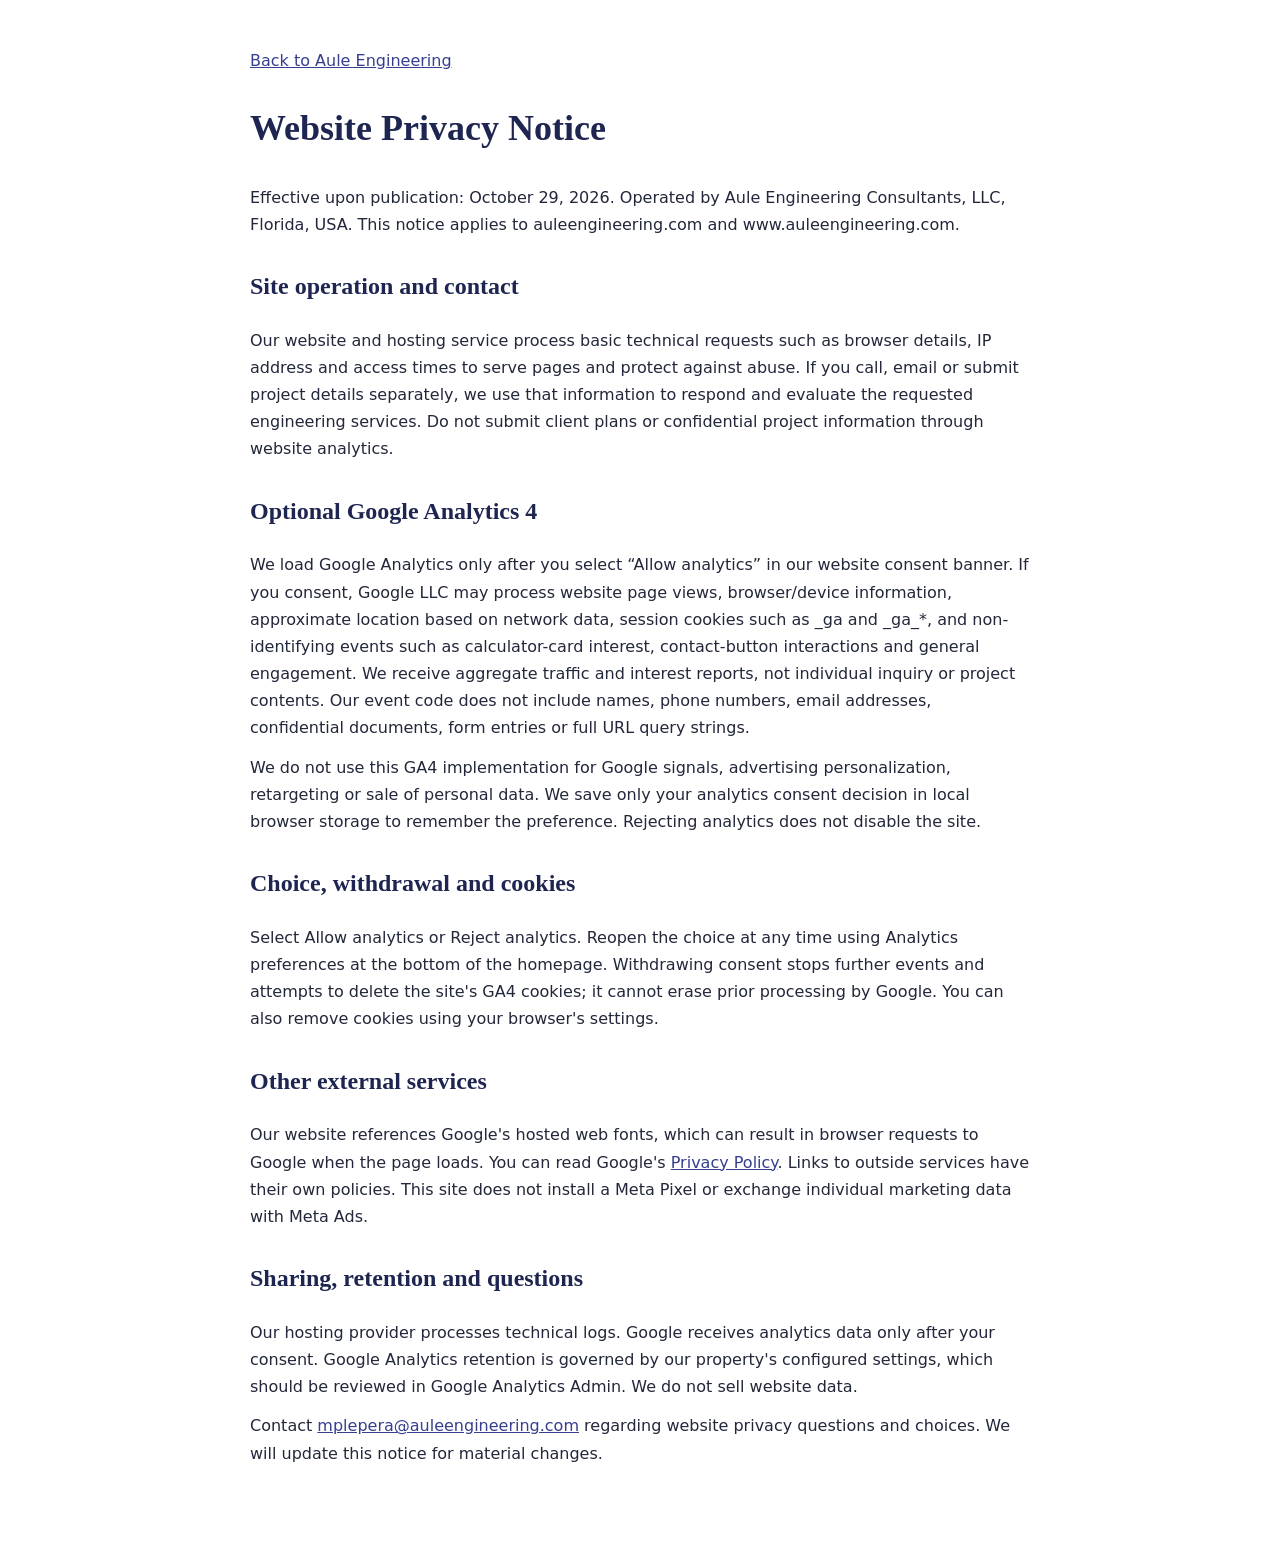
==== privacy.html @ b761b6cd "docs: disclose Aule GA4 opt-in, Google Fonts, and website contact privacy" ====
<!doctype html><html lang="en"><head>
<meta charset="utf-8"><meta name="viewport" content="width=device-width,initial-scale=1">
<title>Aule Engineering — Website Privacy Notice</title>
<link rel="canonical" href="https://auleengineering.com/privacy.html">
<style>body{background:white;color:#22273a;font:16px/1.7 system-ui,Arial,sans-serif;max-width:780px;margin:auto;padding:35px 24px 75px}
h1,h2{font-family:Georgia,serif;color:#1e2550}h1{font-size:36px}h2{font-size:24px;margin-top:28px}
a{color:#363e8e}p{margin:12px 0}</style></head><body>
<p><a href="index.html">Back to Aule Engineering</a></p>
<h1>Website Privacy Notice</h1>
<p>Effective upon publication: October 29, 2026. Operated by Aule Engineering Consultants, LLC,
Florida, USA. This notice applies to auleengineering.com and www.auleengineering.com.</p>
<h2>Site operation and contact</h2>
<p>Our website and hosting service process basic technical requests such as browser details, IP address
and access times to serve pages and protect against abuse. If you call, email or submit project
details separately, we use that information to respond and evaluate the requested engineering services.
Do not submit client plans or confidential project information through website analytics.</p>
<h2>Optional Google Analytics 4</h2>
<p>We load Google Analytics only after you select “Allow analytics” in our website consent banner.
If you consent, Google LLC may process website page views, browser/device information, approximate
location based on network data, session cookies such as _ga and _ga_*, and non-identifying events
such as calculator-card interest, contact-button interactions and general engagement.
We receive aggregate traffic and interest reports, not individual inquiry or project contents.
Our event code does not include names, phone numbers, email addresses, confidential documents,
form entries or full URL query strings.</p>
<p>We do not use this GA4 implementation for Google signals, advertising personalization,
retargeting or sale of personal data. We save only your analytics consent decision in local
browser storage to remember the preference. Rejecting analytics does not disable the site.</p>
<h2>Choice, withdrawal and cookies</h2>
<p>Select Allow analytics or Reject analytics. Reopen the choice at any time using Analytics
preferences at the bottom of the homepage. Withdrawing consent stops further events and
attempts to delete the site's GA4 cookies; it cannot erase prior processing by Google.
You can also remove cookies using your browser's settings.</p>
<h2>Other external services</h2>
<p>Our website references Google's hosted web fonts, which can result in browser requests
to Google when the page loads. You can read Google's <a href="https://policies.google.com/privacy">Privacy Policy</a>.
Links to outside services have their own policies. This site does not install a Meta Pixel
or exchange individual marketing data with Meta Ads.</p>
<h2>Sharing, retention and questions</h2>
<p>Our hosting provider processes technical logs. Google receives analytics data only after
your consent. Google Analytics retention is governed by our property's configured settings,
which should be reviewed in Google Analytics Admin. We do not sell website data.</p>
<p>Contact <a href="mailto:mplepera@auleengineering.com">mplepera@auleengineering.com</a>
regarding website privacy questions and choices. We will update this notice for material changes.</p>
</body></html>
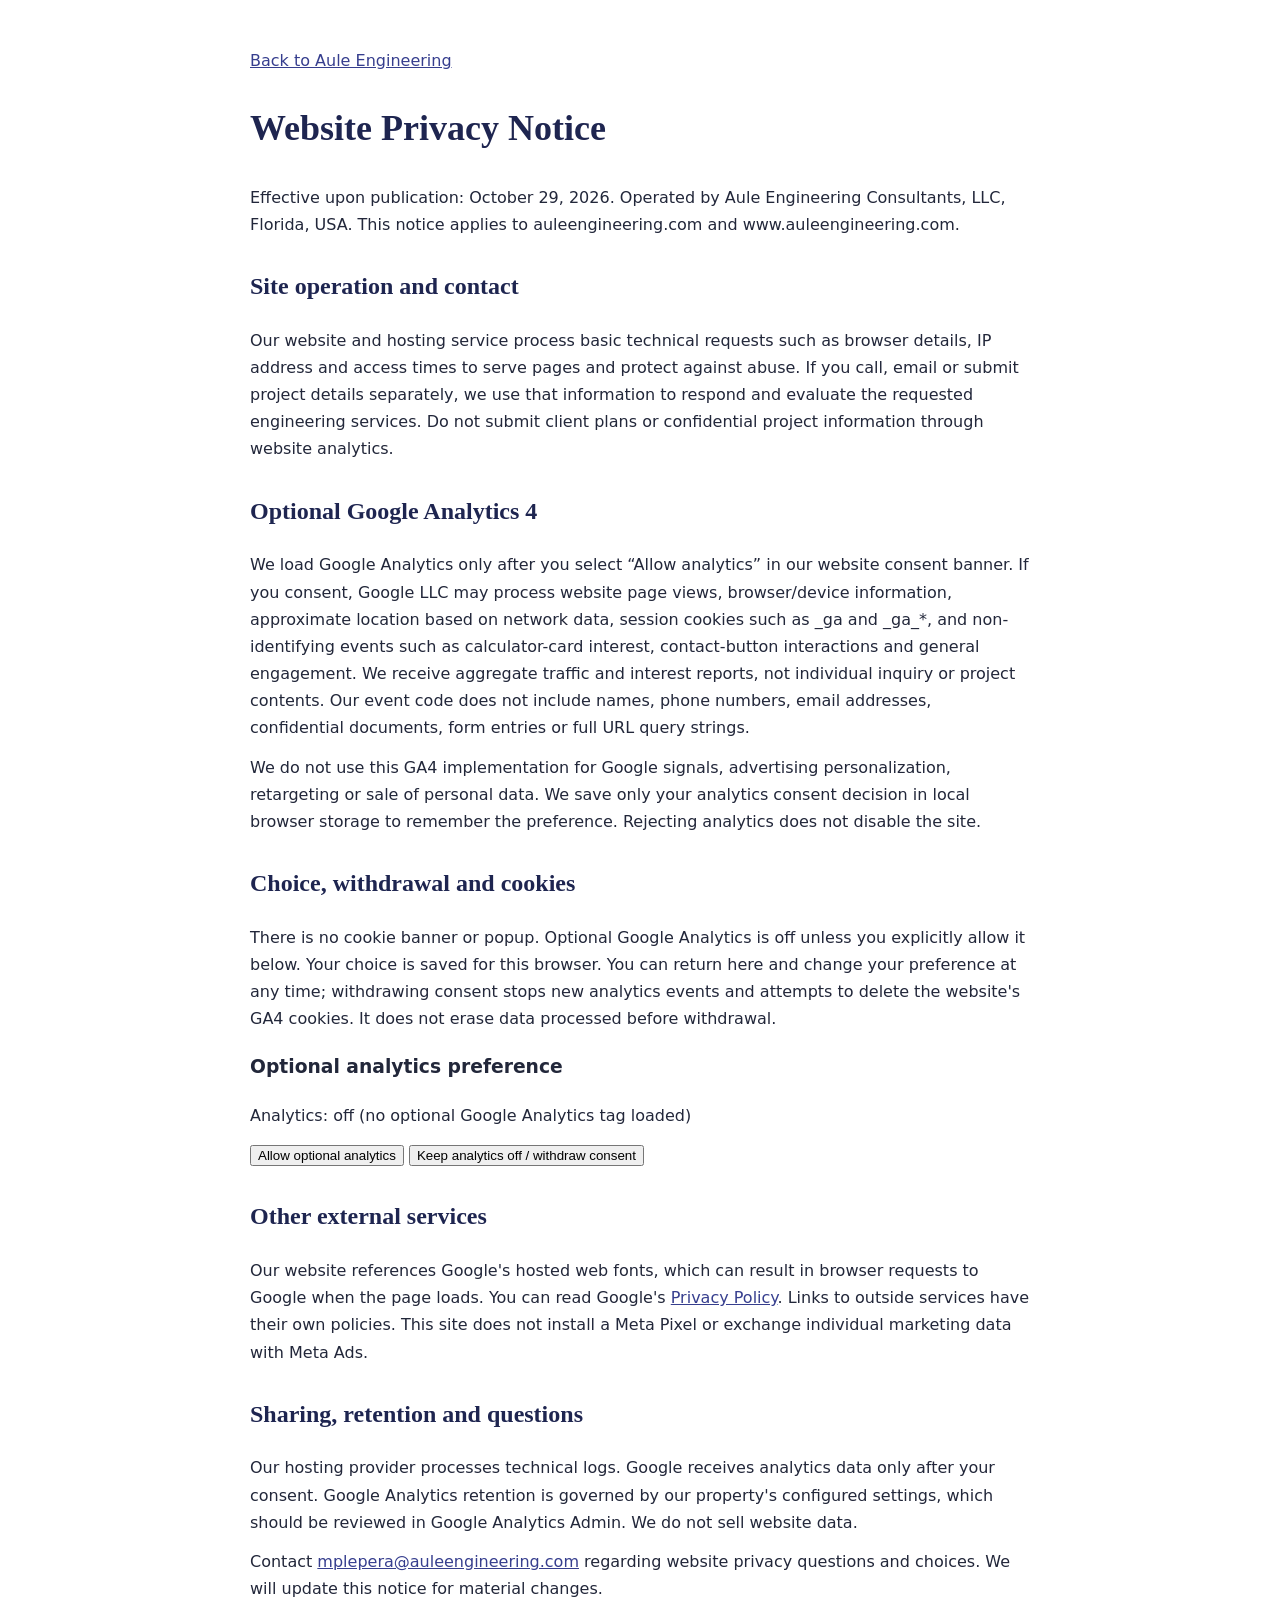
==== commit 28f3a073: "Replace Aule banner instructions with optional privacy-page analytics controls" ====
--- a/privacy.html
+++ b/privacy.html
@@ -26,10 +26,16 @@
 retargeting or sale of personal data. We save only your analytics consent decision in local
 browser storage to remember the preference. Rejecting analytics does not disable the site.</p>
 <h2>Choice, withdrawal and cookies</h2>
-<p>Select Allow analytics or Reject analytics. Reopen the choice at any time using Analytics
-preferences at the bottom of the homepage. Withdrawing consent stops further events and
-attempts to delete the site's GA4 cookies; it cannot erase prior processing by Google.
-You can also remove cookies using your browser's settings.</p>
+<p>There is no cookie banner or popup. Optional Google Analytics is off unless you explicitly
+allow it below. Your choice is saved for this browser. You can return here and change your
+preference at any time; withdrawing consent stops new analytics events and attempts to delete
+the website's GA4 cookies. It does not erase data processed before withdrawal.</p>
+<section id="analytics-controls" aria-label="Optional Google Analytics settings">
+  <h3>Optional analytics preference</h3>
+  <p id="aule-analytics-status" role="status">Analytics is off unless you have opted in.</p>
+  <button type="button" id="aule-analytics-accept">Allow optional analytics</button>
+  <button type="button" id="aule-analytics-reject">Keep analytics off / withdraw consent</button>
+</section>
 <h2>Other external services</h2>
 <p>Our website references Google's hosted web fonts, which can result in browser requests
 to Google when the page loads. You can read Google's <a href="https://policies.google.com/privacy">Privacy Policy</a>.
@@ -41,4 +47,5 @@
 which should be reviewed in Google Analytics Admin. We do not sell website data.</p>
 <p>Contact <a href="mailto:mplepera@auleengineering.com">mplepera@auleengineering.com</a>
 regarding website privacy questions and choices. We will update this notice for material changes.</p>
+<script src="privacy-analytics.js" defer></script>
 </body></html>
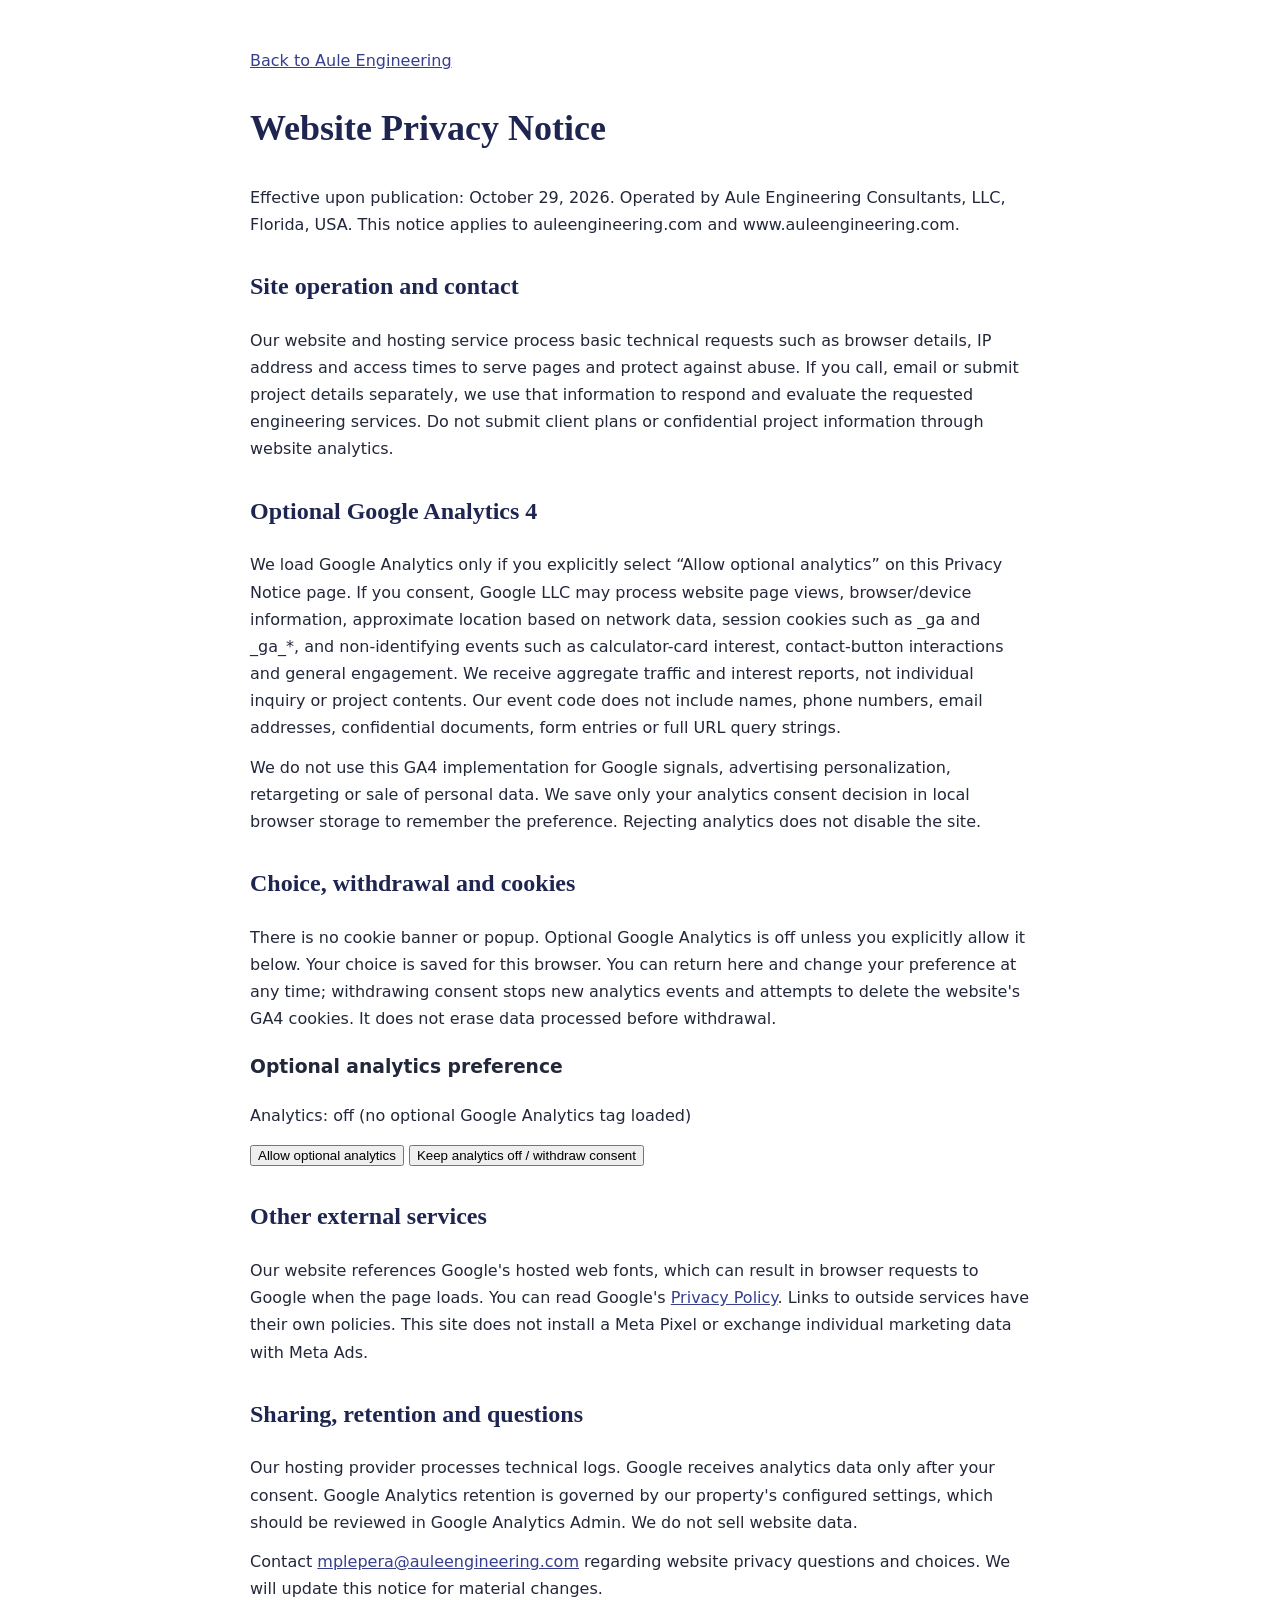
==== commit 9be4096c: "docs: remove outdated banner claim from Aule privacy disclosure" ====
--- a/privacy.html
+++ b/privacy.html
@@ -15,7 +15,7 @@
 details separately, we use that information to respond and evaluate the requested engineering services.
 Do not submit client plans or confidential project information through website analytics.</p>
 <h2>Optional Google Analytics 4</h2>
-<p>We load Google Analytics only after you select “Allow analytics” in our website consent banner.
+<p>We load Google Analytics only if you explicitly select “Allow optional analytics” on this Privacy Notice page.
 If you consent, Google LLC may process website page views, browser/device information, approximate
 location based on network data, session cookies such as _ga and _ga_*, and non-identifying events
 such as calculator-card interest, contact-button interactions and general engagement.
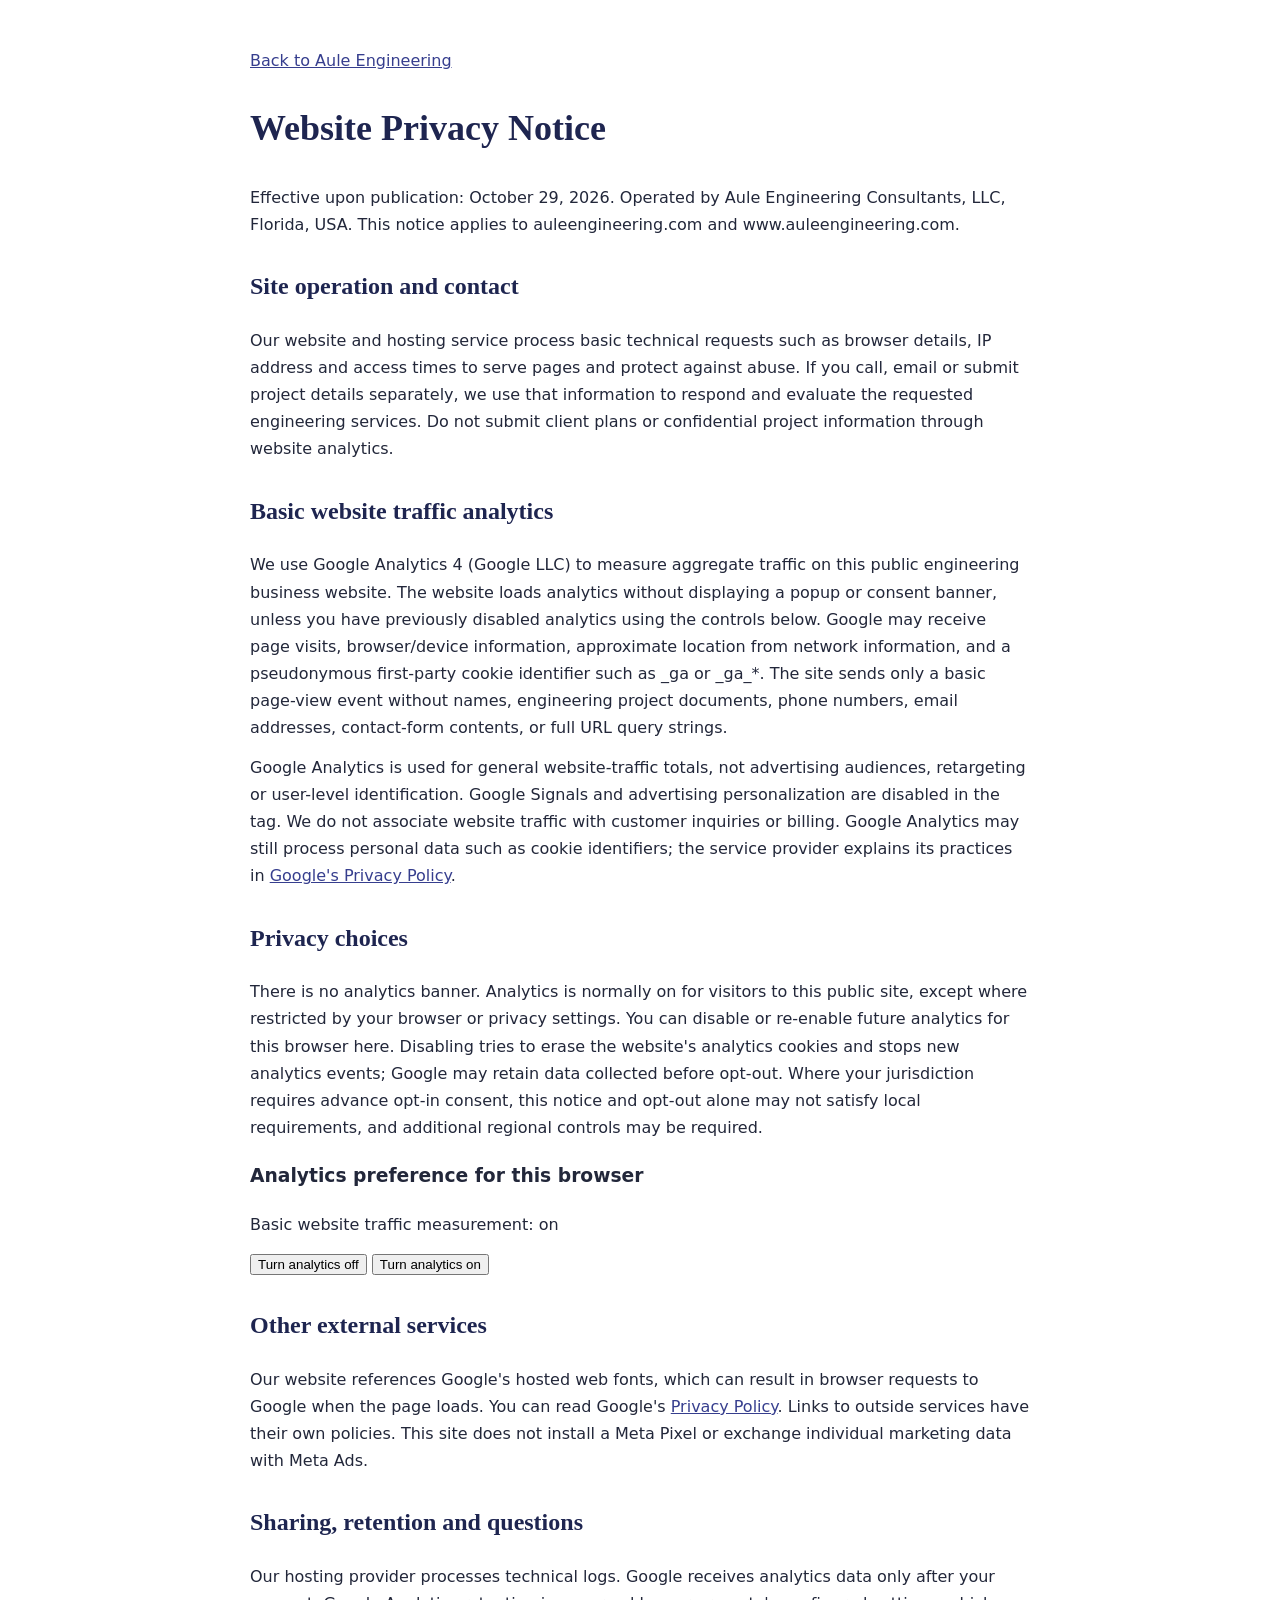
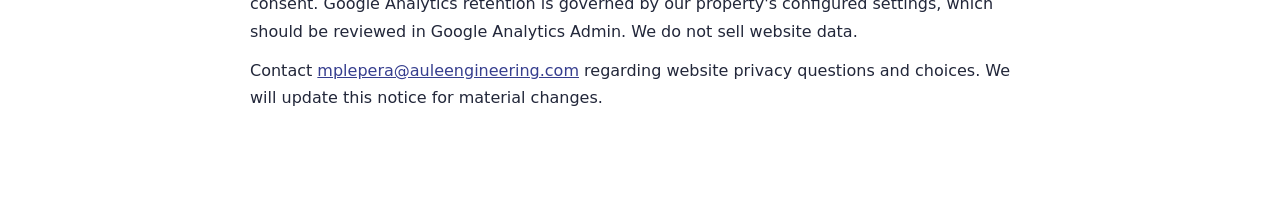
==== commit f1387e4d: "Disclose automatic traffic-only GA4 and browser opt-out accurately, without banner" ====
--- a/privacy.html
+++ b/privacy.html
@@ -14,27 +14,32 @@
 and access times to serve pages and protect against abuse. If you call, email or submit project
 details separately, we use that information to respond and evaluate the requested engineering services.
 Do not submit client plans or confidential project information through website analytics.</p>
-<h2>Optional Google Analytics 4</h2>
-<p>We load Google Analytics only if you explicitly select “Allow optional analytics” on this Privacy Notice page.
-If you consent, Google LLC may process website page views, browser/device information, approximate
-location based on network data, session cookies such as _ga and _ga_*, and non-identifying events
-such as calculator-card interest, contact-button interactions and general engagement.
-We receive aggregate traffic and interest reports, not individual inquiry or project contents.
-Our event code does not include names, phone numbers, email addresses, confidential documents,
-form entries or full URL query strings.</p>
-<p>We do not use this GA4 implementation for Google signals, advertising personalization,
-retargeting or sale of personal data. We save only your analytics consent decision in local
-browser storage to remember the preference. Rejecting analytics does not disable the site.</p>
-<h2>Choice, withdrawal and cookies</h2>
-<p>There is no cookie banner or popup. Optional Google Analytics is off unless you explicitly
-allow it below. Your choice is saved for this browser. You can return here and change your
-preference at any time; withdrawing consent stops new analytics events and attempts to delete
-the website's GA4 cookies. It does not erase data processed before withdrawal.</p>
-<section id="analytics-controls" aria-label="Optional Google Analytics settings">
-  <h3>Optional analytics preference</h3>
-  <p id="aule-analytics-status" role="status">Analytics is off unless you have opted in.</p>
-  <button type="button" id="aule-analytics-accept">Allow optional analytics</button>
-  <button type="button" id="aule-analytics-reject">Keep analytics off / withdraw consent</button>
+<h2>Basic website traffic analytics</h2>
+<p>We use Google Analytics 4 (Google LLC) to measure aggregate traffic on this public
+engineering business website. The website loads analytics without displaying a popup
+or consent banner, unless you have previously disabled analytics using the controls below.
+Google may receive page visits, browser/device information, approximate location from network
+information, and a pseudonymous first-party cookie identifier such as _ga or _ga_*.
+The site sends only a basic page-view event without names, engineering project documents,
+phone numbers, email addresses, contact-form contents, or full URL query strings.</p>
+<p>Google Analytics is used for general website-traffic totals, not advertising audiences,
+retargeting or user-level identification. Google Signals and advertising personalization
+are disabled in the tag. We do not associate website traffic with customer inquiries or
+billing. Google Analytics may still process personal data such as cookie identifiers;
+the service provider explains its practices in
+<a href="https://policies.google.com/privacy">Google's Privacy Policy</a>.</p>
+<h2>Privacy choices</h2>
+<p>There is no analytics banner. Analytics is normally on for visitors to this public site,
+except where restricted by your browser or privacy settings. You can disable or re-enable
+future analytics for this browser here. Disabling tries to erase the website's analytics
+cookies and stops new analytics events; Google may retain data collected before opt-out.
+Where your jurisdiction requires advance opt-in consent, this notice and opt-out alone
+may not satisfy local requirements, and additional regional controls may be required.</p>
+<section id="analytics-controls" aria-label="Google Analytics preferences">
+  <h3>Analytics preference for this browser</h3>
+  <p id="aule-analytics-status" role="status">Basic website traffic measurement: on</p>
+  <button type="button" id="aule-analytics-reject">Turn analytics off</button>
+  <button type="button" id="aule-analytics-accept">Turn analytics on</button>
 </section>
 <h2>Other external services</h2>
 <p>Our website references Google's hosted web fonts, which can result in browser requests
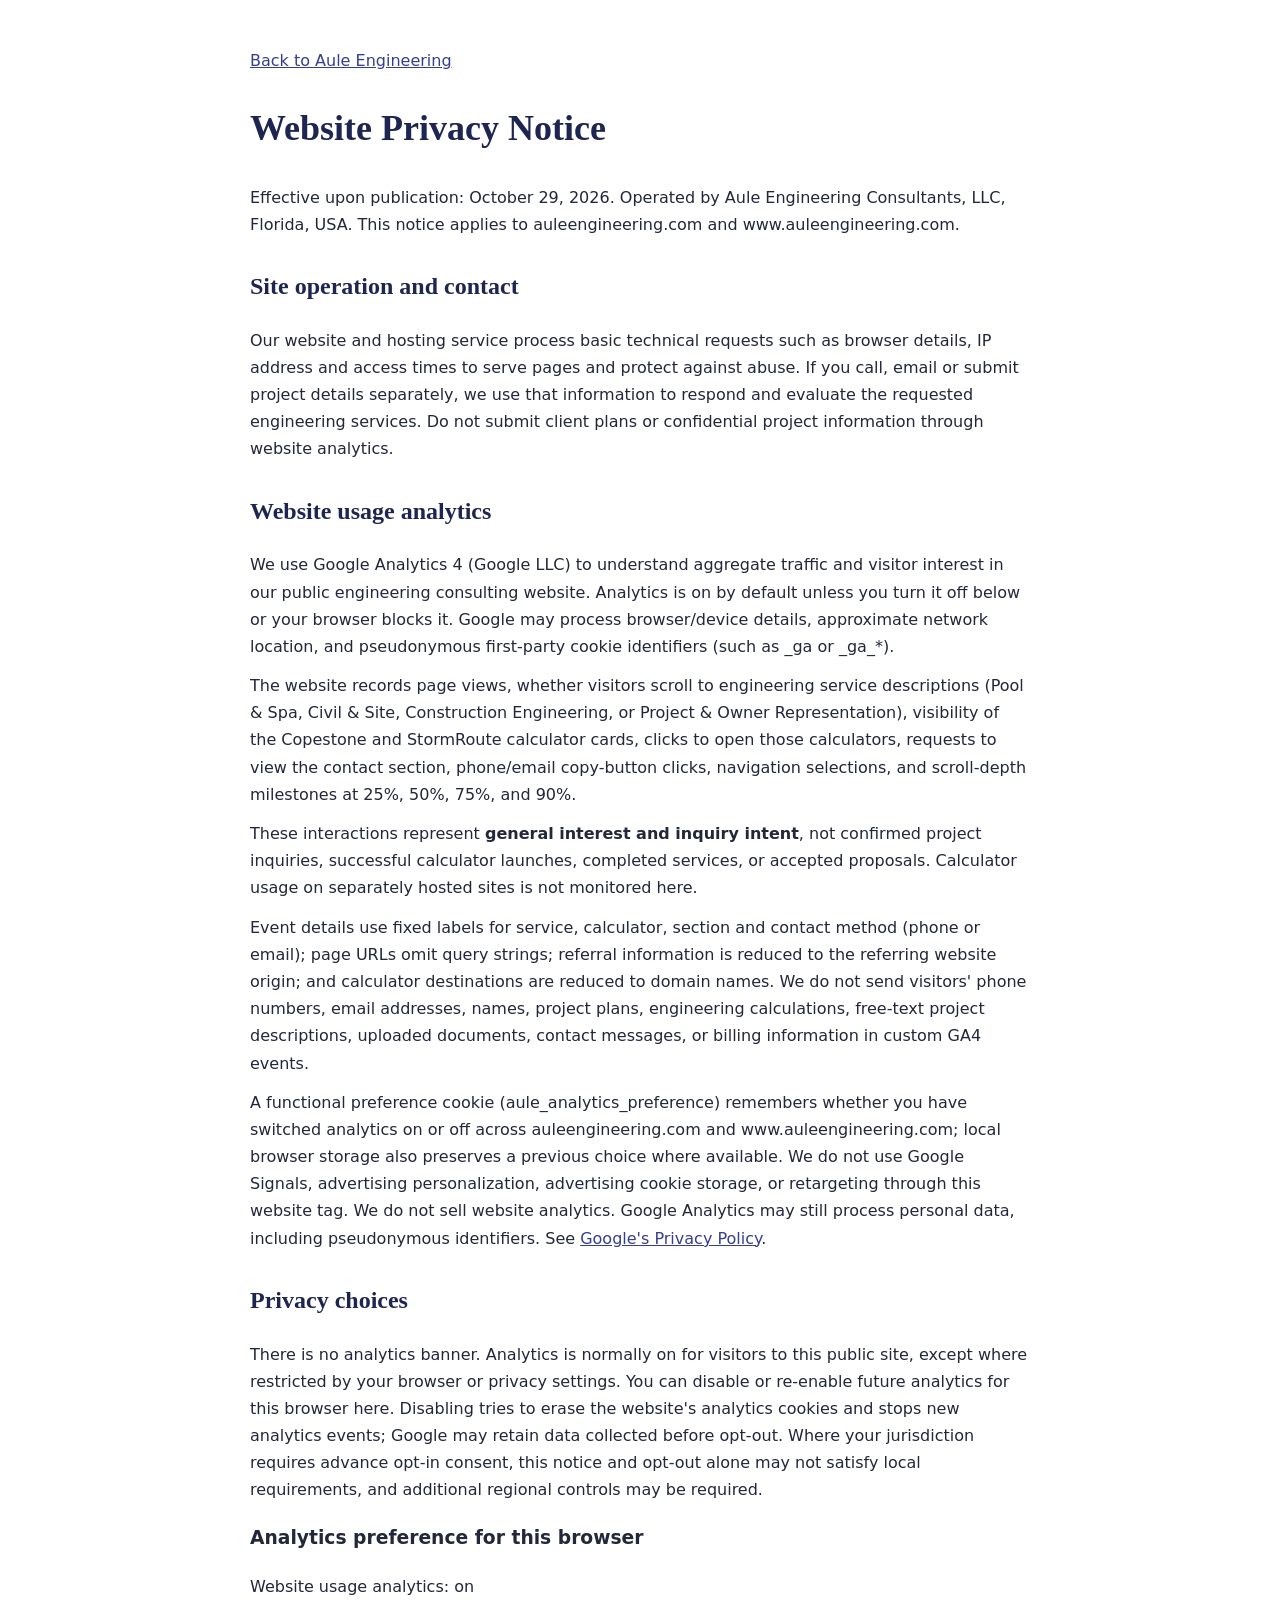
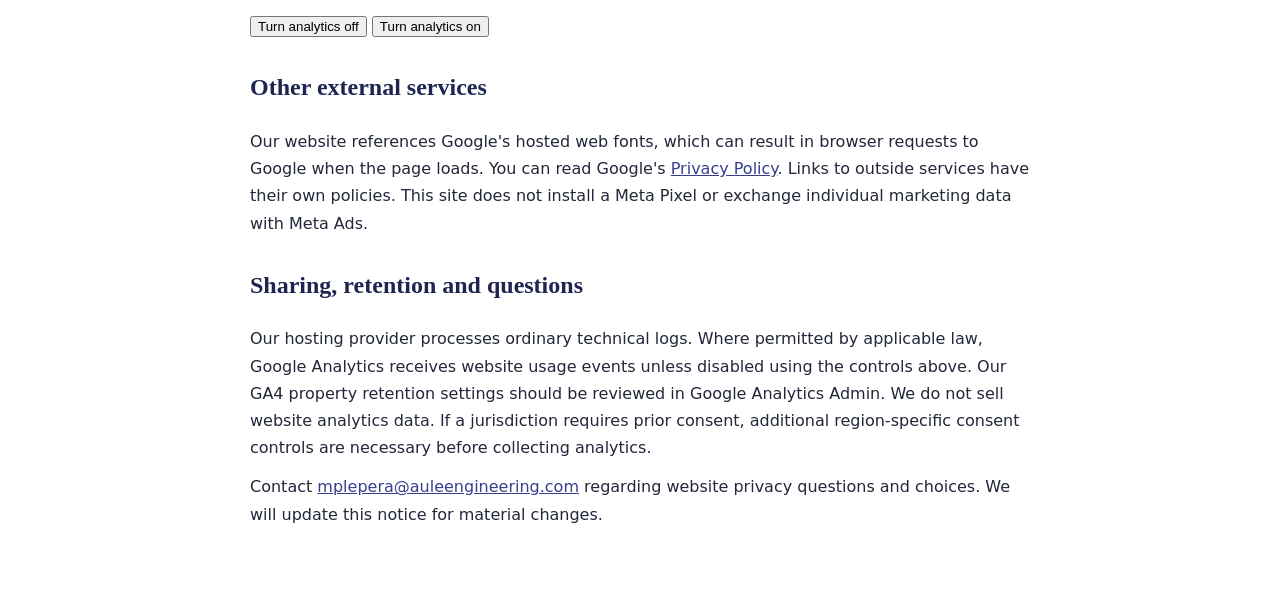
==== commit 3604a77e: "Disclose service, calculator and contact-intent analytics with opt-out" ====
--- a/privacy.html
+++ b/privacy.html
@@ -14,20 +14,34 @@
 and access times to serve pages and protect against abuse. If you call, email or submit project
 details separately, we use that information to respond and evaluate the requested engineering services.
 Do not submit client plans or confidential project information through website analytics.</p>
-<h2>Basic website traffic analytics</h2>
-<p>We use Google Analytics 4 (Google LLC) to measure aggregate traffic on this public
-engineering business website. The website loads analytics without displaying a popup
-or consent banner, unless you have previously disabled analytics using the controls below.
-Google may receive page visits, browser/device information, approximate location from network
-information, and a pseudonymous first-party cookie identifier such as _ga or _ga_*.
-The site sends only a basic page-view event without names, engineering project documents,
-phone numbers, email addresses, contact-form contents, or full URL query strings.</p>
-<p>Google Analytics is used for general website-traffic totals, not advertising audiences,
-retargeting or user-level identification. Google Signals and advertising personalization
-are disabled in the tag. We do not associate website traffic with customer inquiries or
-billing. Google Analytics may still process personal data such as cookie identifiers;
-the service provider explains its practices in
-<a href="https://policies.google.com/privacy">Google's Privacy Policy</a>.</p>
+<h2>Website usage analytics</h2>
+<p>We use Google Analytics 4 (Google LLC) to understand aggregate traffic and visitor
+interest in our public engineering consulting website. Analytics is on by default unless
+you turn it off below or your browser blocks it. Google may process browser/device details,
+approximate network location, and pseudonymous first-party cookie identifiers
+(such as _ga or _ga_*).</p>
+<p>The website records page views, whether visitors scroll to engineering service
+descriptions (Pool &amp; Spa, Civil &amp; Site, Construction Engineering, or Project &amp; Owner
+Representation), visibility of the Copestone and StormRoute calculator cards,
+clicks to open those calculators, requests to view the contact section,
+phone/email copy-button clicks, navigation selections, and scroll-depth milestones
+at 25%, 50%, 75%, and 90%.</p>
+<p>These interactions represent <strong>general interest and inquiry intent</strong>, not
+confirmed project inquiries, successful calculator launches, completed services, or
+accepted proposals. Calculator usage on separately hosted sites is not monitored here.</p>
+<p>Event details use fixed labels for service, calculator, section and contact method
+(phone or email); page URLs omit query strings; referral information is reduced to the
+referring website origin; and calculator destinations are reduced to domain names.
+We do not send visitors' phone numbers, email addresses, names, project plans,
+engineering calculations, free-text project descriptions, uploaded documents, contact
+messages, or billing information in custom GA4 events.</p>
+<p>A functional preference cookie (aule_analytics_preference) remembers whether you
+have switched analytics on or off across auleengineering.com and www.auleengineering.com;
+local browser storage also preserves a previous choice where available.
+We do not use Google Signals, advertising personalization, advertising cookie storage,
+or retargeting through this website tag. We do not sell website analytics.
+Google Analytics may still process personal data, including pseudonymous identifiers.
+See <a href="https://policies.google.com/privacy">Google's Privacy Policy</a>.</p>
 <h2>Privacy choices</h2>
 <p>There is no analytics banner. Analytics is normally on for visitors to this public site,
 except where restricted by your browser or privacy settings. You can disable or re-enable
@@ -37,7 +51,7 @@
 may not satisfy local requirements, and additional regional controls may be required.</p>
 <section id="analytics-controls" aria-label="Google Analytics preferences">
   <h3>Analytics preference for this browser</h3>
-  <p id="aule-analytics-status" role="status">Basic website traffic measurement: on</p>
+  <p id="aule-analytics-status" role="status">Website usage analytics: on</p>
   <button type="button" id="aule-analytics-reject">Turn analytics off</button>
   <button type="button" id="aule-analytics-accept">Turn analytics on</button>
 </section>
@@ -47,9 +61,11 @@
 Links to outside services have their own policies. This site does not install a Meta Pixel
 or exchange individual marketing data with Meta Ads.</p>
 <h2>Sharing, retention and questions</h2>
-<p>Our hosting provider processes technical logs. Google receives analytics data only after
-your consent. Google Analytics retention is governed by our property's configured settings,
-which should be reviewed in Google Analytics Admin. We do not sell website data.</p>
+<p>Our hosting provider processes ordinary technical logs. Where permitted by applicable
+law, Google Analytics receives website usage events unless disabled using the controls above.
+Our GA4 property retention settings should be reviewed in Google Analytics Admin.
+We do not sell website analytics data. If a jurisdiction requires prior consent,
+additional region-specific consent controls are necessary before collecting analytics.</p>
 <p>Contact <a href="mailto:mplepera@auleengineering.com">mplepera@auleengineering.com</a>
 regarding website privacy questions and choices. We will update this notice for material changes.</p>
 <script src="privacy-analytics.js" defer></script>
